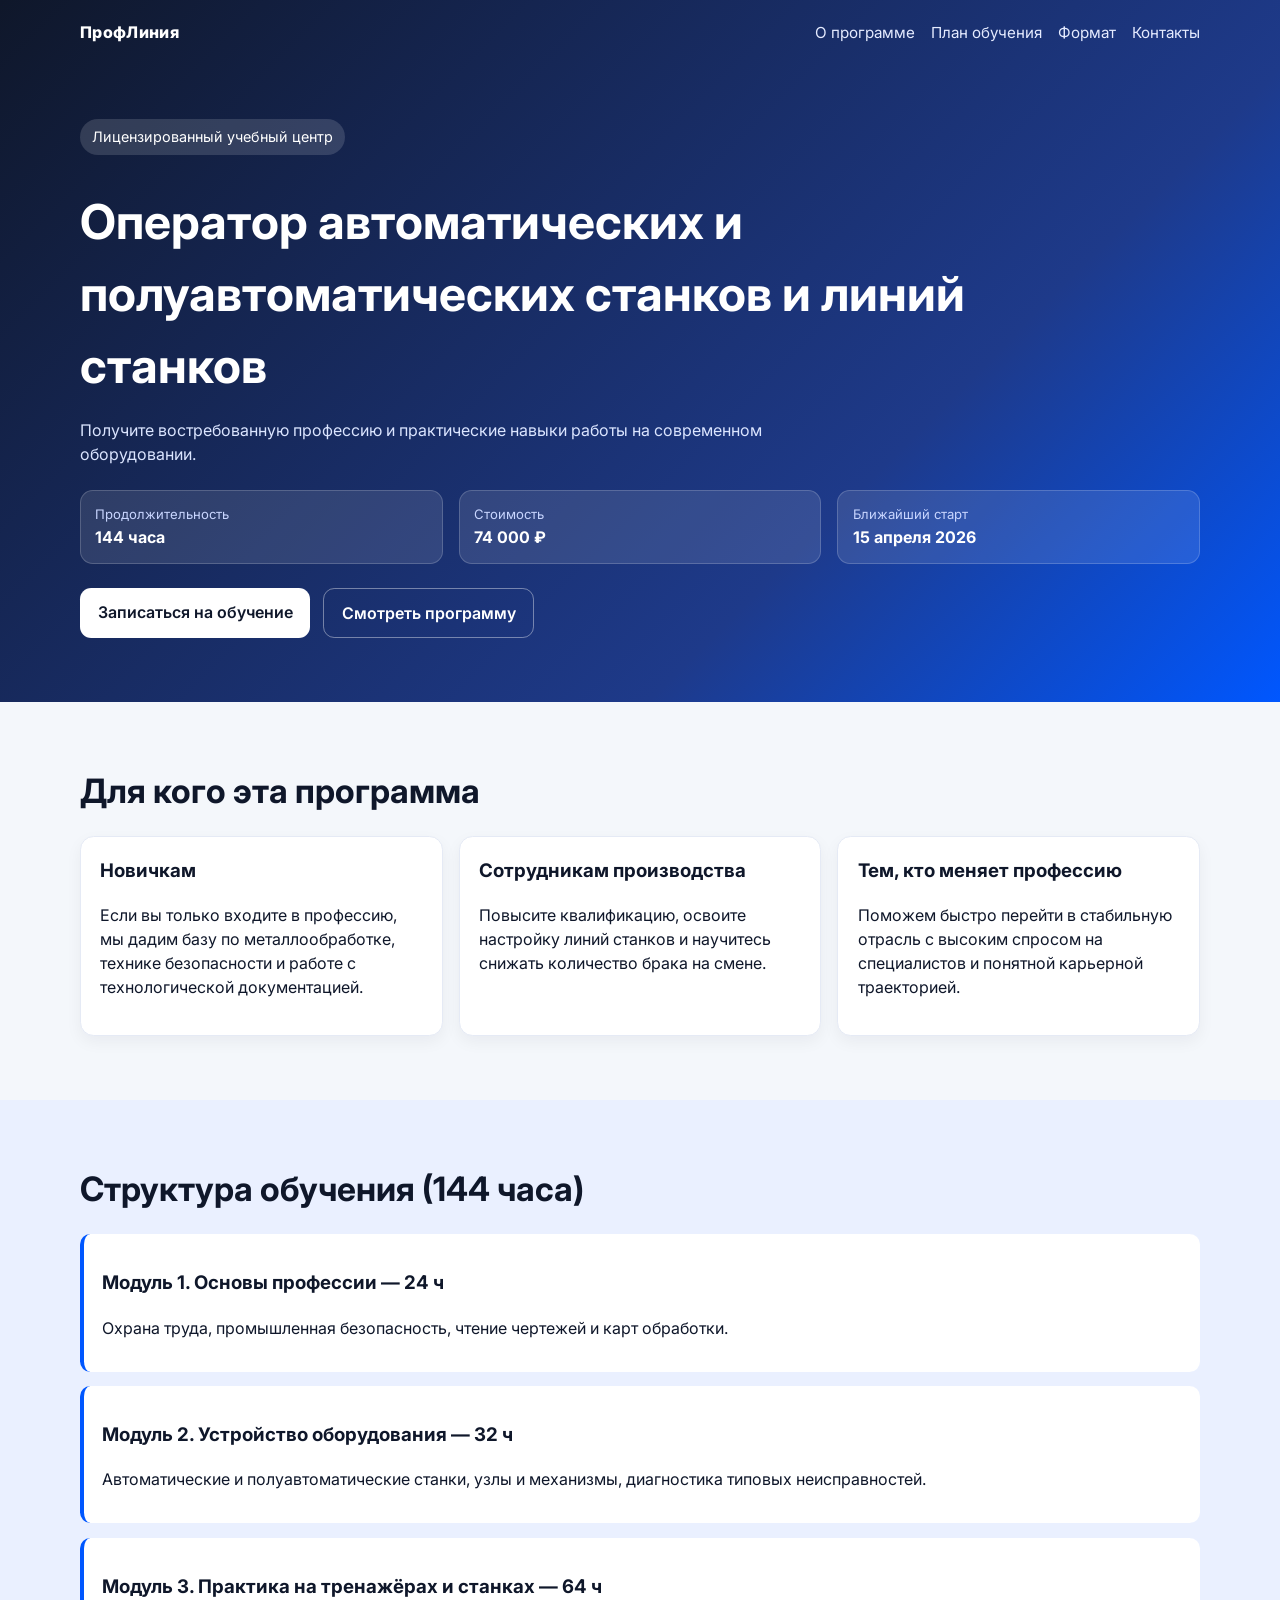
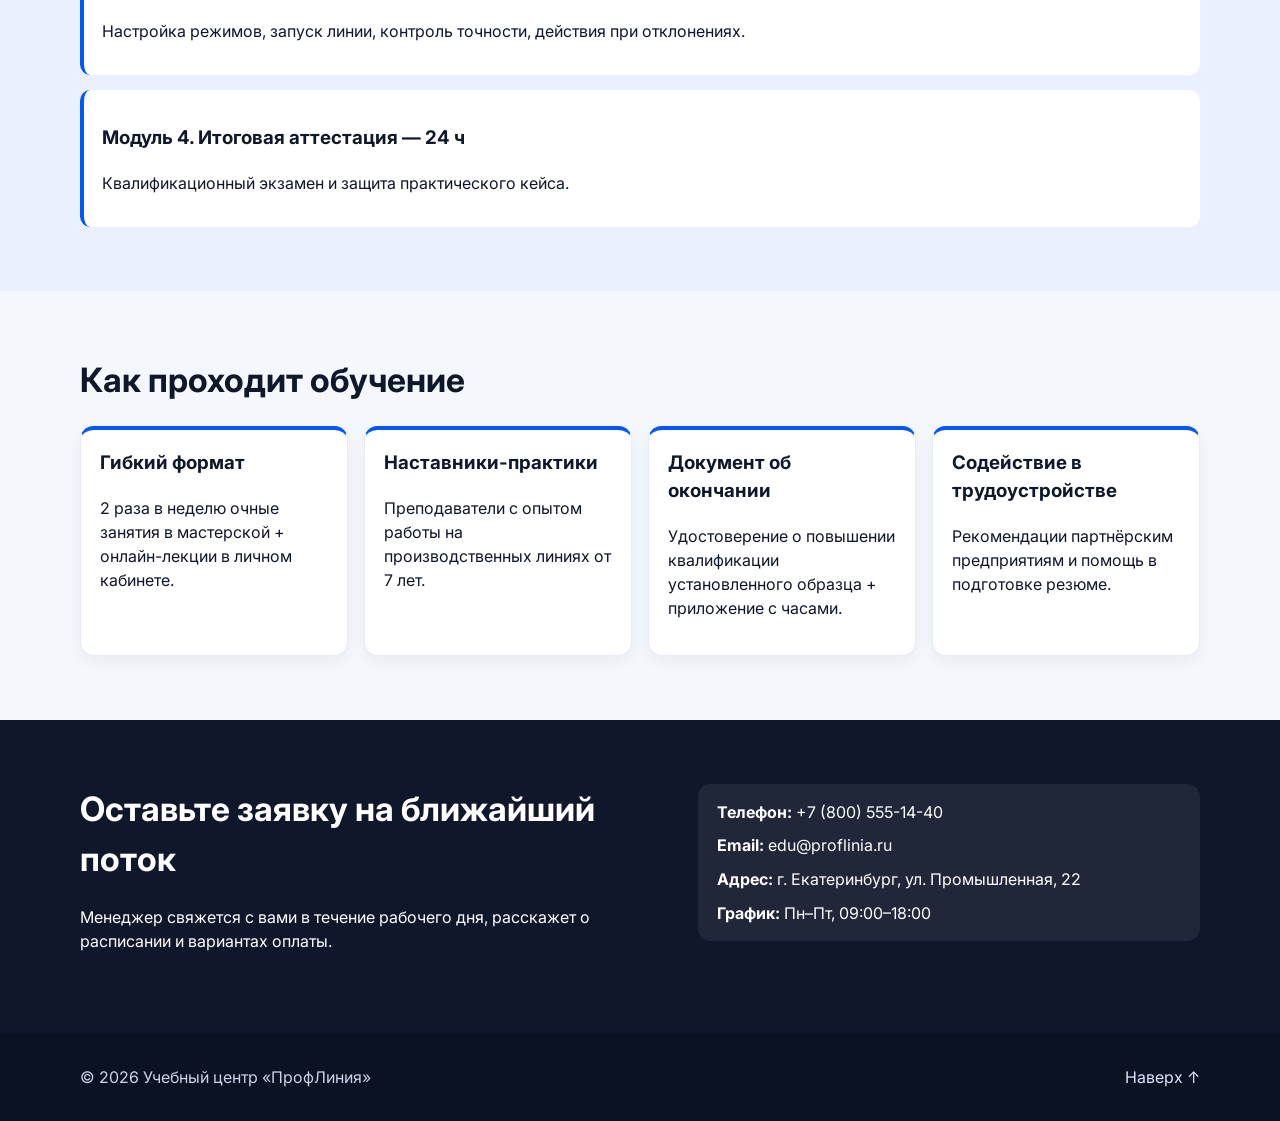
==== index.html @ f8cad360 "Create GitHub Pages-ready training center website" ====
<!doctype html>
<html lang="ru">
  <head>
    <meta charset="UTF-8" />
    <meta name="viewport" content="width=device-width, initial-scale=1.0" />
    <meta
      name="description"
      content="Учебный центр ПрофЛиния: программа обучения Оператор автоматических и полуавтоматических станков и линий станков, 144 часа, 74 000 ₽."
    />
    <title>Учебный центр «ПрофЛиния» — Оператор станков</title>
    <link rel="preconnect" href="https://fonts.googleapis.com" />
    <link rel="preconnect" href="https://fonts.gstatic.com" crossorigin />
    <link
      href="https://fonts.googleapis.com/css2?family=Inter:wght@400;500;700;800&display=swap"
      rel="stylesheet"
    />
    <link rel="stylesheet" href="styles.css" />
  </head>
  <body>
    <header class="hero" id="top">
      <nav class="nav container">
        <div class="brand">ПрофЛиния</div>
        <ul class="nav__links">
          <li><a href="#about">О программе</a></li>
          <li><a href="#plan">План обучения</a></li>
          <li><a href="#format">Формат</a></li>
          <li><a href="#contacts">Контакты</a></li>
        </ul>
      </nav>

      <div class="hero__content container">
        <p class="hero__badge">Лицензированный учебный центр</p>
        <h1>Оператор автоматических и полуавтоматических станков и линий станков</h1>
        <p class="hero__subtitle">
          Получите востребованную профессию и практические навыки работы на современном
          оборудовании.
        </p>
        <div class="hero__stats">
          <div>
            <span class="label">Продолжительность</span>
            <strong>144 часа</strong>
          </div>
          <div>
            <span class="label">Стоимость</span>
            <strong>74 000 ₽</strong>
          </div>
          <div>
            <span class="label">Ближайший старт</span>
            <strong>15 апреля 2026</strong>
          </div>
        </div>
        <div class="hero__actions">
          <a class="btn btn--primary" href="#contacts">Записаться на обучение</a>
          <a class="btn btn--ghost" href="#plan">Смотреть программу</a>
        </div>
      </div>
    </header>

    <main>
      <section class="section container" id="about">
        <h2>Для кого эта программа</h2>
        <div class="grid grid--3">
          <article class="card">
            <h3>Новичкам</h3>
            <p>
              Если вы только входите в профессию, мы дадим базу по металлообработке,
              технике безопасности и работе с технологической документацией.
            </p>
          </article>
          <article class="card">
            <h3>Сотрудникам производства</h3>
            <p>
              Повысите квалификацию, освоите настройку линий станков и научитесь снижать
              количество брака на смене.
            </p>
          </article>
          <article class="card">
            <h3>Тем, кто меняет профессию</h3>
            <p>
              Поможем быстро перейти в стабильную отрасль с высоким спросом на специалистов
              и понятной карьерной траекторией.
            </p>
          </article>
        </div>
      </section>

      <section class="section section--accent" id="plan">
        <div class="container">
          <h2>Структура обучения (144 часа)</h2>
          <div class="timeline">
            <div class="timeline__item">
              <h3>Модуль 1. Основы профессии — 24 ч</h3>
              <p>Охрана труда, промышленная безопасность, чтение чертежей и карт обработки.</p>
            </div>
            <div class="timeline__item">
              <h3>Модуль 2. Устройство оборудования — 32 ч</h3>
              <p>
                Автоматические и полуавтоматические станки, узлы и механизмы, диагностика
                типовых неисправностей.
              </p>
            </div>
            <div class="timeline__item">
              <h3>Модуль 3. Практика на тренажёрах и станках — 64 ч</h3>
              <p>
                Настройка режимов, запуск линии, контроль точности, действия при отклонениях.
              </p>
            </div>
            <div class="timeline__item">
              <h3>Модуль 4. Итоговая аттестация — 24 ч</h3>
              <p>Квалификационный экзамен и защита практического кейса.</p>
            </div>
          </div>
        </div>
      </section>

      <section class="section container" id="format">
        <h2>Как проходит обучение</h2>
        <div class="grid grid--2">
          <article class="card card--feature">
            <h3>Гибкий формат</h3>
            <p>
              2 раза в неделю очные занятия в мастерской + онлайн-лекции в личном кабинете.
            </p>
          </article>
          <article class="card card--feature">
            <h3>Наставники-практики</h3>
            <p>
              Преподаватели с опытом работы на производственных линиях от 7 лет.
            </p>
          </article>
          <article class="card card--feature">
            <h3>Документ об окончании</h3>
            <p>
              Удостоверение о повышении квалификации установленного образца + приложение с
              часами.
            </p>
          </article>
          <article class="card card--feature">
            <h3>Содействие в трудоустройстве</h3>
            <p>
              Рекомендации партнёрским предприятиям и помощь в подготовке резюме.
            </p>
          </article>
        </div>
      </section>

      <section class="section section--cta" id="contacts">
        <div class="container cta">
          <div>
            <h2>Оставьте заявку на ближайший поток</h2>
            <p>
              Менеджер свяжется с вами в течение рабочего дня, расскажет о расписании и
              вариантах оплаты.
            </p>
          </div>
          <ul class="contact-list">
            <li><strong>Телефон:</strong> +7 (800) 555-14-40</li>
            <li><strong>Email:</strong> edu@proflinia.ru</li>
            <li><strong>Адрес:</strong> г. Екатеринбург, ул. Промышленная, 22</li>
            <li><strong>График:</strong> Пн–Пт, 09:00–18:00</li>
          </ul>
        </div>
      </section>
    </main>

    <footer class="footer">
      <div class="container footer__inner">
        <p>© 2026 Учебный центр «ПрофЛиния»</p>
        <a href="#top">Наверх ↑</a>
      </div>
    </footer>
  </body>
</html>
---- styles.css ----
:root {
  --bg: #f4f7fb;
  --ink: #0f172a;
  --brand: #0057ff;
  --brand-dark: #003cb4;
  --muted: #5b6475;
  --card: #ffffff;
  --accent: #eaf0ff;
}

* {
  box-sizing: border-box;
}

body {
  margin: 0;
  font-family: 'Inter', sans-serif;
  color: var(--ink);
  background: var(--bg);
  line-height: 1.5;
}

.container {
  width: min(1120px, 92%);
  margin: 0 auto;
}

.hero {
  background: linear-gradient(135deg, #0f172a, #1e3a8a 68%, #0057ff);
  color: #fff;
  padding-bottom: 4rem;
}

.nav {
  display: flex;
  justify-content: space-between;
  align-items: center;
  padding: 1.25rem 0;
}

.brand {
  font-weight: 800;
  letter-spacing: 0.02em;
}

.nav__links {
  list-style: none;
  display: flex;
  gap: 1rem;
  margin: 0;
  padding: 0;
}

.nav a {
  color: #e5ebff;
  text-decoration: none;
  font-size: 0.95rem;
}

.hero__content {
  padding-top: 2.5rem;
}

.hero__badge {
  display: inline-block;
  background: rgba(255, 255, 255, 0.14);
  padding: 0.45rem 0.75rem;
  border-radius: 999px;
  font-size: 0.9rem;
}

h1 {
  font-size: clamp(1.9rem, 4vw, 3rem);
  margin: 1rem 0 0.5rem;
  max-width: 920px;
}

.hero__subtitle {
  max-width: 760px;
  color: #dbe5ff;
  margin-bottom: 1.5rem;
}

.hero__stats {
  display: grid;
  gap: 1rem;
  grid-template-columns: repeat(auto-fit, minmax(160px, 1fr));
  margin: 1.5rem 0;
}

.hero__stats > div {
  background: rgba(255, 255, 255, 0.11);
  border: 1px solid rgba(255, 255, 255, 0.18);
  border-radius: 0.8rem;
  padding: 0.9rem;
}

.label {
  display: block;
  font-size: 0.82rem;
  color: #c9d6ff;
}

.hero__actions {
  display: flex;
  gap: 0.8rem;
  flex-wrap: wrap;
}

.btn {
  display: inline-block;
  text-decoration: none;
  font-weight: 600;
  padding: 0.75rem 1.1rem;
  border-radius: 0.7rem;
}

.btn--primary {
  background: #fff;
  color: #0f172a;
}

.btn--ghost {
  border: 1px solid rgba(255, 255, 255, 0.4);
  color: #fff;
}

.section {
  padding: 4rem 0;
}

.section h2 {
  margin-top: 0;
  margin-bottom: 1.25rem;
  font-size: clamp(1.4rem, 2.8vw, 2.1rem);
}

.grid {
  display: grid;
  gap: 1rem;
}

.grid--3 {
  grid-template-columns: repeat(auto-fit, minmax(220px, 1fr));
}

.grid--2 {
  grid-template-columns: repeat(auto-fit, minmax(260px, 1fr));
}

.card {
  background: var(--card);
  padding: 1.2rem;
  border-radius: 0.85rem;
  border: 1px solid #e5eaf5;
  box-shadow: 0 6px 16px rgba(15, 23, 42, 0.05);
}

.card h3 {
  margin-top: 0;
}

.section--accent {
  background: var(--accent);
}

.timeline {
  display: grid;
  gap: 0.9rem;
}

.timeline__item {
  background: #fff;
  border-left: 4px solid var(--brand);
  padding: 1rem 1.1rem;
  border-radius: 0.65rem;
}

.card--feature {
  border-top: 4px solid var(--brand);
}

.section--cta {
  background: #0f172a;
  color: #fff;
}

.cta {
  display: grid;
  grid-template-columns: 1.2fr 1fr;
  gap: 1rem;
  align-items: start;
}

.contact-list {
  margin: 0;
  padding: 1rem 1.2rem;
  list-style: none;
  background: rgba(255, 255, 255, 0.07);
  border-radius: 0.8rem;
}

.contact-list li + li {
  margin-top: 0.6rem;
}

.footer {
  background: #0b1222;
  color: #c9d4ea;
}

.footer__inner {
  padding: 1rem 0;
  display: flex;
  align-items: center;
  justify-content: space-between;
  gap: 1rem;
  flex-wrap: wrap;
}

.footer a {
  color: #dce5ff;
  text-decoration: none;
}

@media (max-width: 740px) {
  .nav {
    flex-direction: column;
    align-items: flex-start;
    gap: 0.65rem;
  }

  .nav__links {
    flex-wrap: wrap;
  }

  .cta {
    grid-template-columns: 1fr;
  }
}
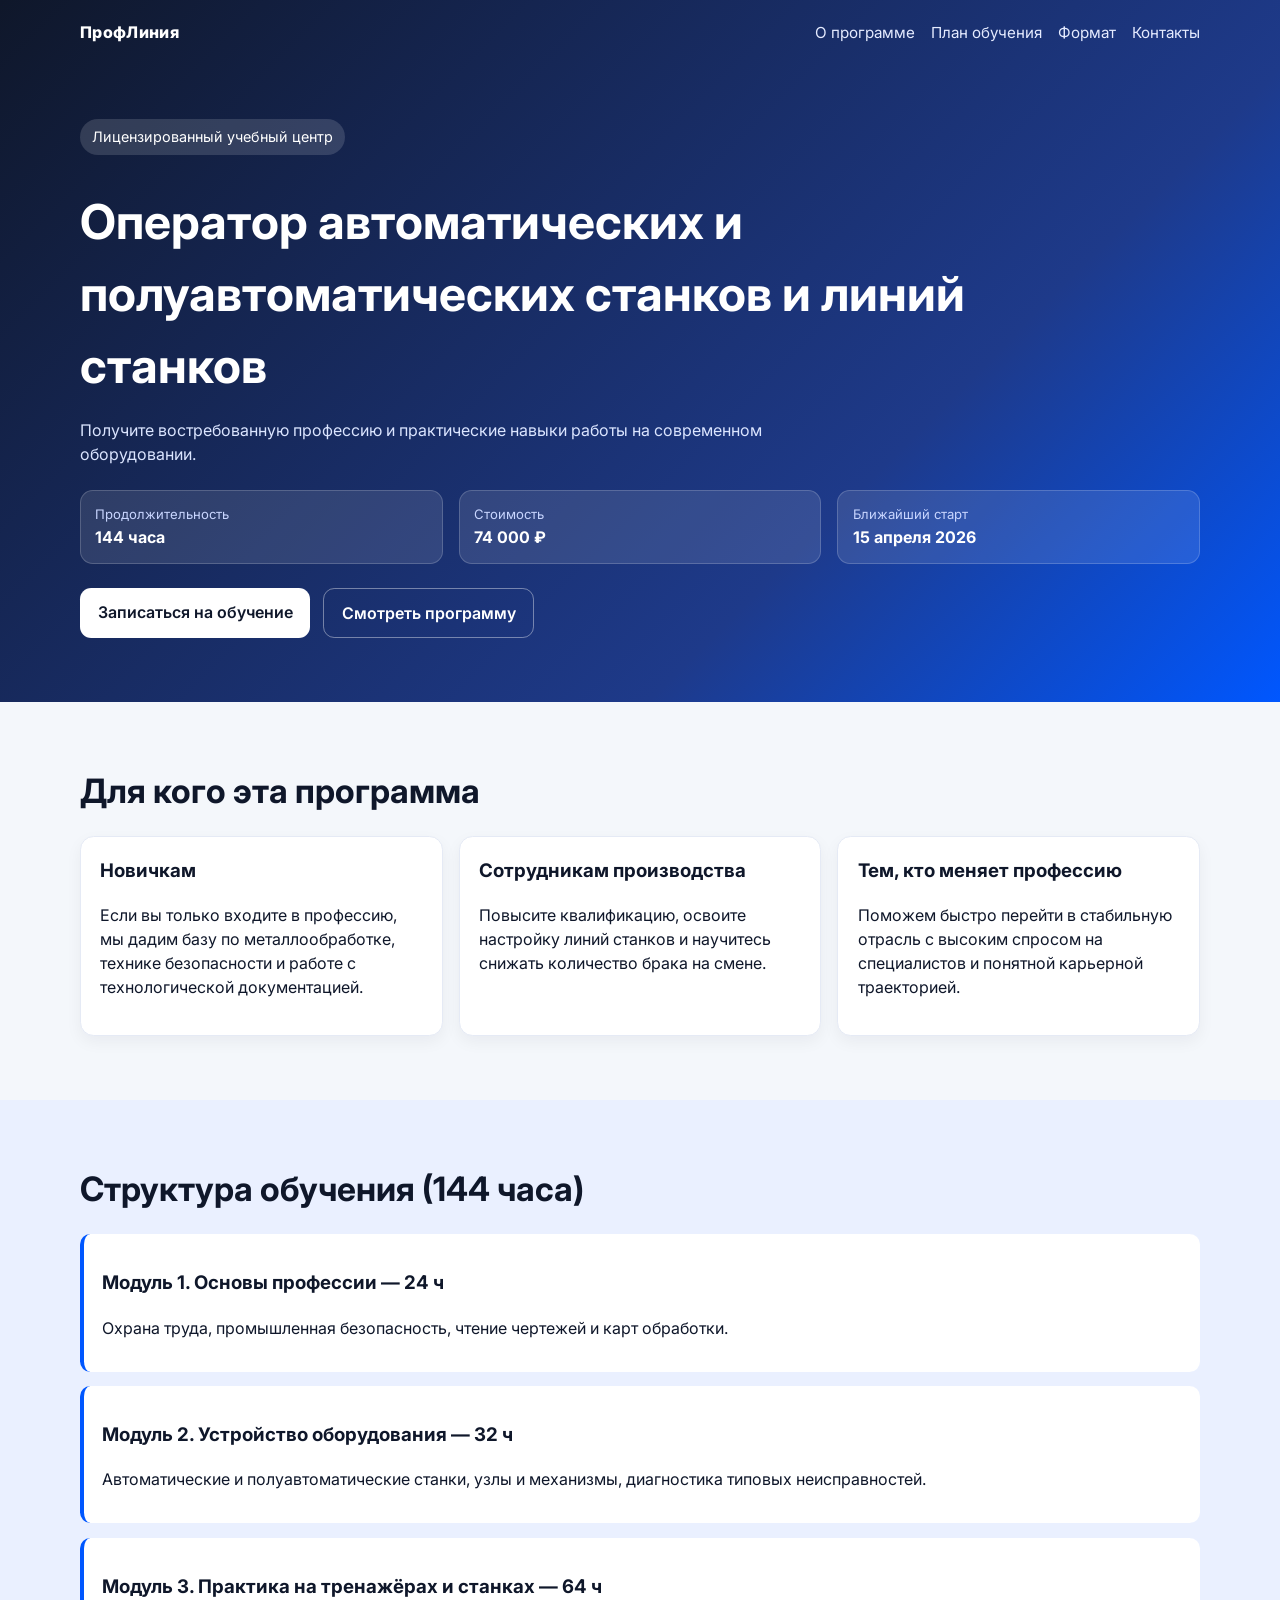
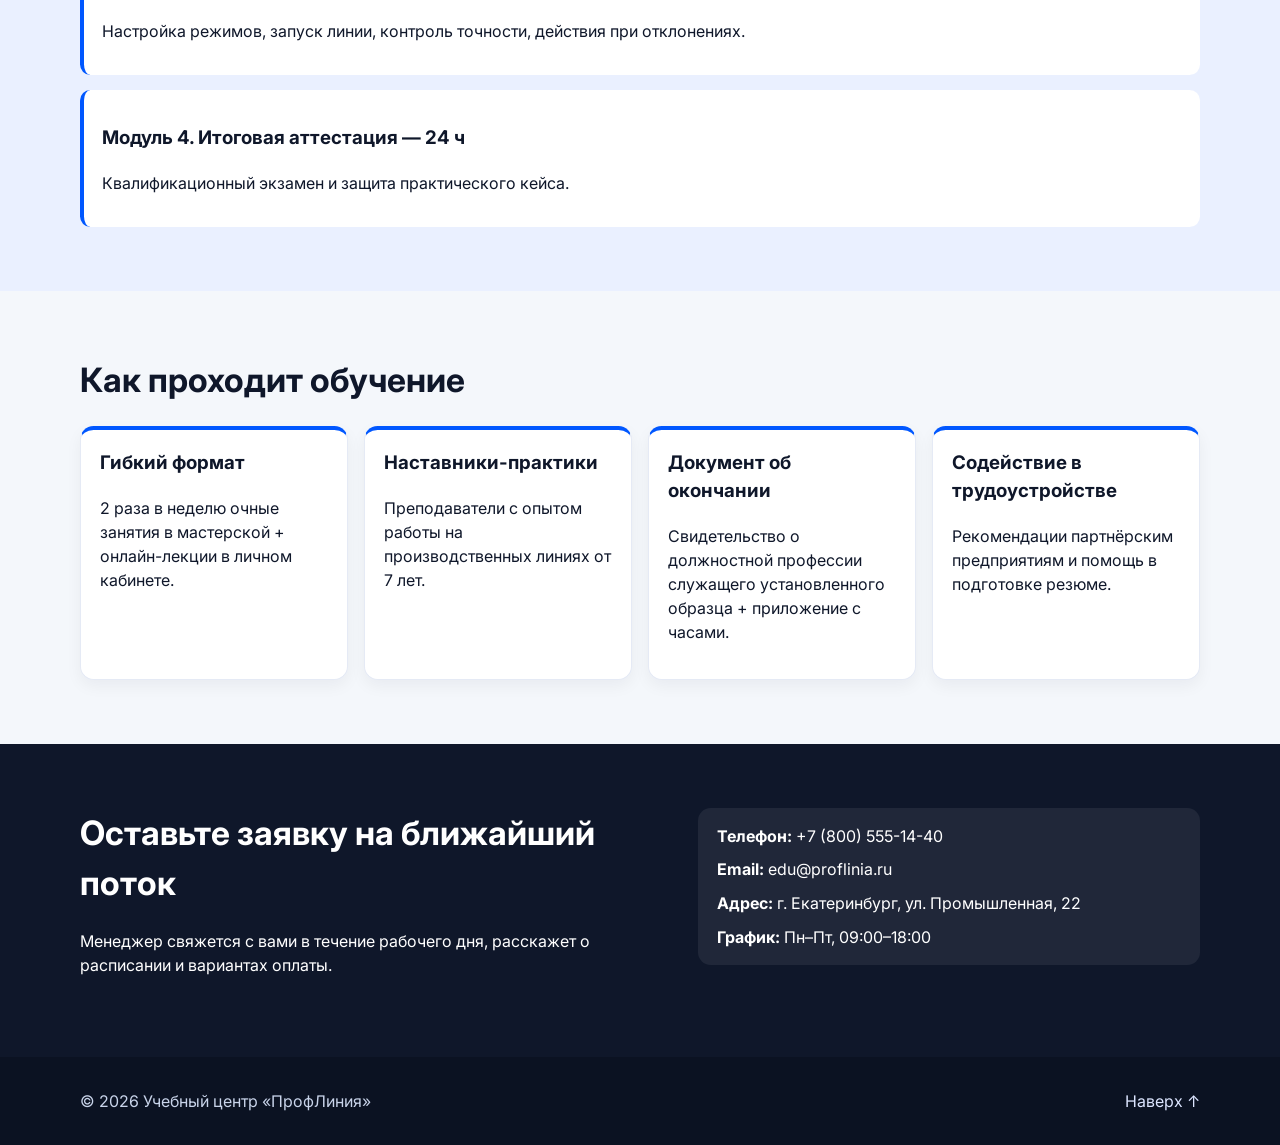
==== commit 2e1691bd: "Update graduation document wording on landing page" ====
--- a/index.html
+++ b/index.html
@@ -131,7 +131,7 @@
           <article class="card card--feature">
             <h3>Документ об окончании</h3>
             <p>
-              Удостоверение о повышении квалификации установленного образца + приложение с
+              Свидетельство о должностной профессии служащего установленного образца + приложение с
               часами.
             </p>
           </article>
